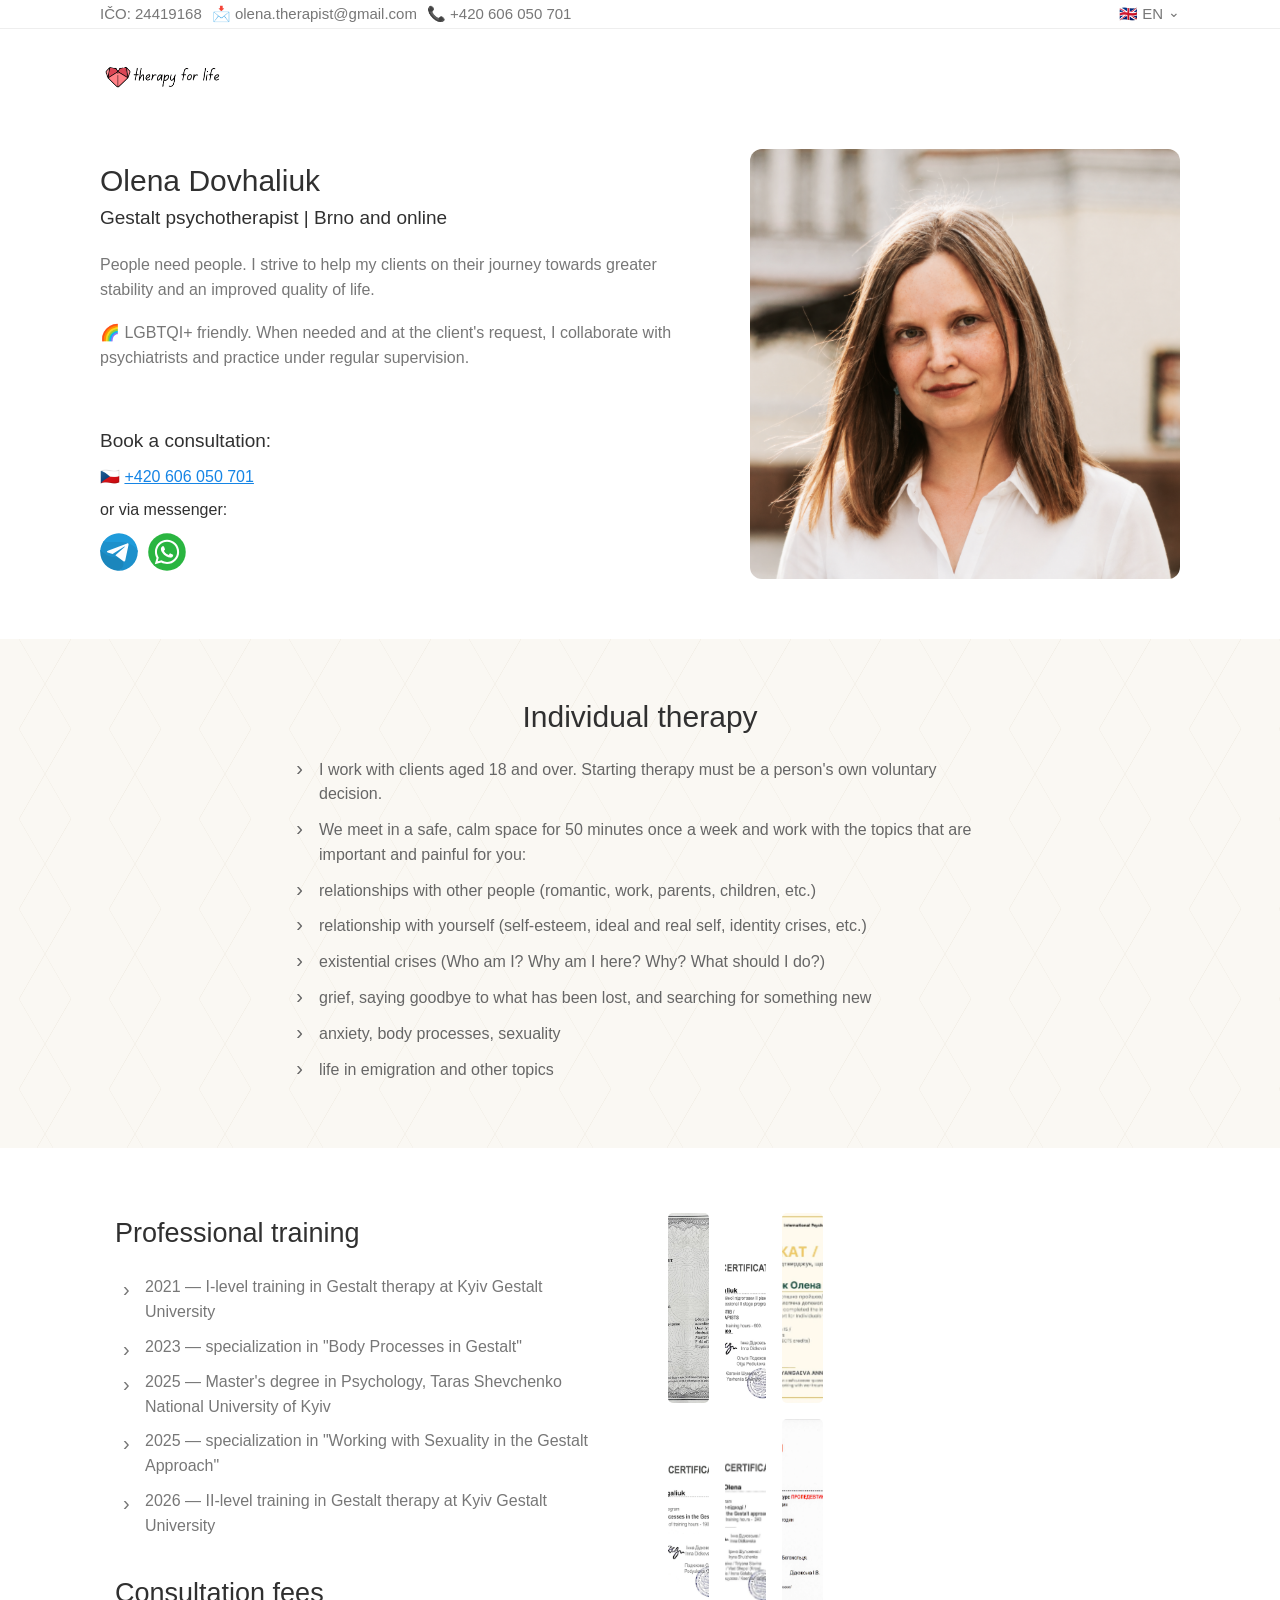
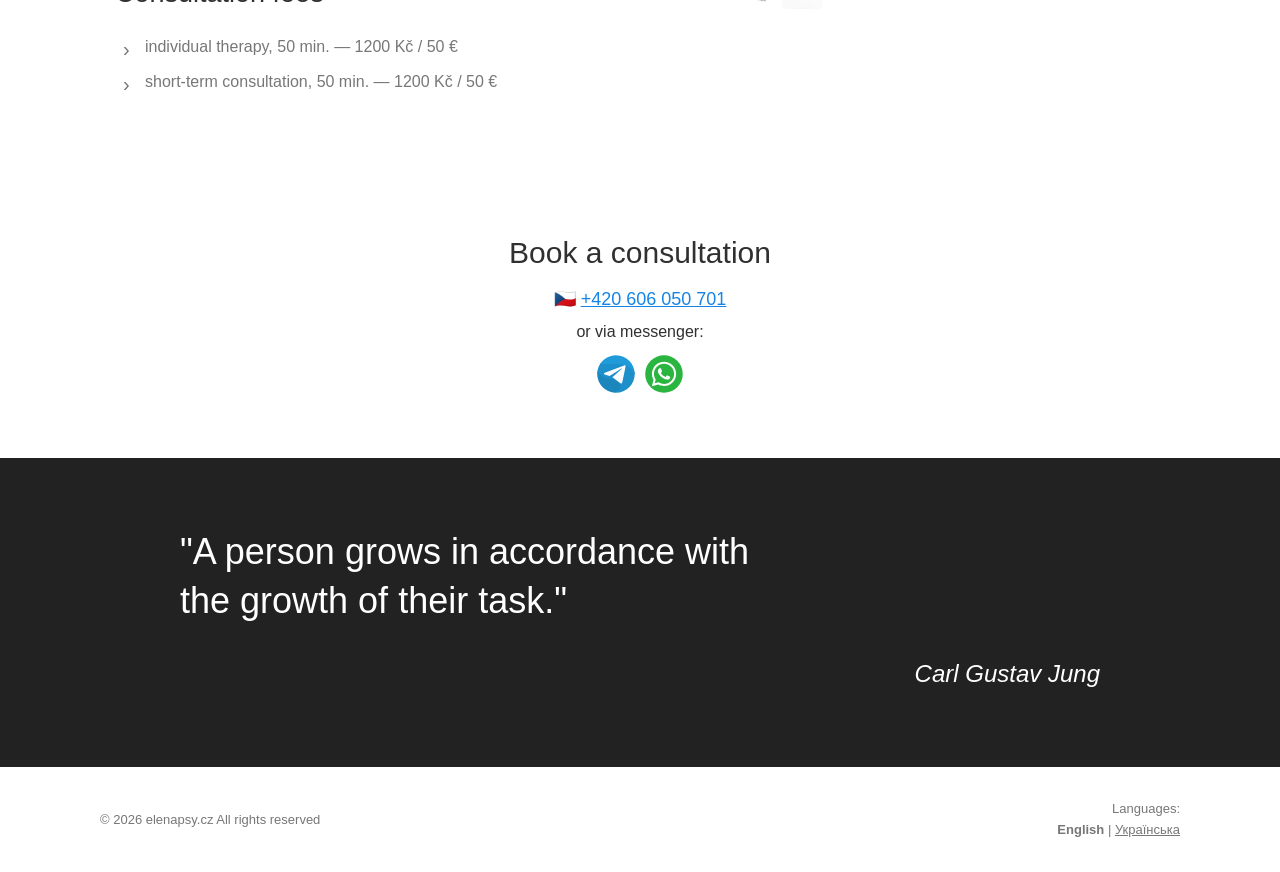
==== en/index.html @ abe7e8ab "Create index.html" ====
<!DOCTYPE html>
<html lang="en">
<head>
    <meta charset="UTF-8">
    <meta name="viewport" content="width=device-width, initial-scale=1.0">

    <title>Psychotherapist in Brno and Online</title>

    <meta name="description"
          content="Olena Dovhaliuk — Gestalt psychotherapist. Individual psychotherapy in Brno and online.">

    <link rel="stylesheet" href="../css/style.css">
</head>

<body>

<!-- TOP INFORMATION BAR -->
<div class="top-bar">
    <div class="top-bar-inner">

        <div class="contact-info">
            <span>IČO: 24419168</span>

            <a href="mailto:olena.therapist@gmail.com">
                📩 olena.therapist@gmail.com
            </a>

            <a href="tel:+420606050701">
                📞 +420 606 050 701
            </a>
        </div>

        <div class="language">
            🇬🇧 EN <span class="language-arrow">⌄</span>
        </div>

    </div>
</div>


<!-- HEADER -->
<header class="header">
    <div class="header-inner">

        <a href="../" class="logo">
            <img src="../logo_big.png" alt="elenapsy.cz">
        </a>

    </div>
</header>


<main>

    <!-- HERO -->
    <section class="hero">

        <div class="hero-content">

            <div class="hero-text">

                <h1>Olena Dovhaliuk</h1>

                <h2>
                    Gestalt psychotherapist |
                    Brno and online
                </h2>

                <p>
                    People need people. I strive to help my clients
                    on their journey towards greater stability and
                    an improved quality of life.
                </p>

                <p>
                    🌈 LGBTQI+ friendly.
                    When needed and at the client's request, I collaborate
                    with psychiatrists and practice under regular supervision.
                </p>


                <div class="appointment">

                    <h3>Book a consultation:</h3>

                    <p>
                        🇨🇿
                        <a href="tel:+420606050701">
                            +420 606 050 701
                        </a>
                    </p>

                    <div class="messengers">

                        <span>or via messenger:</span>

                        <div class="messenger-icons">

                            <a href="https://t.me/elenapsybrno"
                               target="_blank"
                               rel="noopener noreferrer"
                               aria-label="Telegram">
                                <img src="../tg_btn.svg" alt="Telegram">
                            </a>

                            <a href="https://wa.me/420606050701"
                               target="_blank"
                               rel="noopener noreferrer"
                               aria-label="WhatsApp">
                                <img src="../wa_btn.svg" alt="WhatsApp">
                            </a>

                        </div>

                    </div>

                </div>

            </div>


            <div class="hero-photo">
                <img
                    src="../portrait.png"
                    alt="Olena Dovhaliuk — psychotherapist"
                >
            </div>

        </div>

    </section>


    <!-- INDIVIDUAL THERAPY -->
    <section class="therapy">

        <div class="section-inner">

            <h2>Individual therapy</h2>

            <ul>

                <li>
                    I work with clients aged 18 and over.
                    Starting therapy must be a person's own voluntary decision.
                </li>

                <li>
                    We meet in a safe, calm space for 50 minutes once a week
                    and work with the topics that are important and painful for you:
                </li>

                <li>
                    relationships with other people
                    (romantic, work, parents, children, etc.)
                </li>

                <li>
                    relationship with yourself
                    (self-esteem, ideal and real self,
                    identity crises, etc.)
                </li>

                <li>
                    existential crises
                    (Who am I? Why am I here? Why? What should I do?)
                </li>

                <li>
                    grief, saying goodbye to what has been lost,
                    and searching for something new
                </li>

                <li>
                    anxiety, body processes, sexuality
                </li>

                <li>
                    life in emigration and other topics
                </li>

            </ul>

        </div>

    </section>


    <!-- TRAINING + CERTIFICATES -->
    <section class="training">

        <div class="training-inner">

            <div class="training-text">

                <h2>Professional training</h2>

                <ul>

                    <li>
                        2021 — I-level training in Gestalt therapy
                        at Kyiv Gestalt University
                    </li>

                    <li>
                        2023 — specialization in
                        "Body Processes in Gestalt"
                    </li>

                    <li>
                        2025 — Master's degree in Psychology,
                        Taras Shevchenko National University of Kyiv
                    </li>

                    <li>
                        2025 — specialization in
                        "Working with Sexuality in the Gestalt Approach"
                    </li>

                    <li>
                        2026 — II-level training in Gestalt therapy
                        at Kyiv Gestalt University
                    </li>

                </ul>


                <h2 class="price-title">
                    Consultation fees
                </h2>

                <ul>

                    <li>
                        individual therapy, 50 min. —
                        1200 Kč / 50 €
                    </li>

                    <li>
                        short-term consultation, 50 min. —
                        1200 Kč / 50 €
                    </li>

                </ul>

            </div>


            <div class="certificates">

                <div class="certificates">

                    <a href="#"
                       class="certificate-link"
                       data-certificate="../cert-1-diploma.png">
                        <img src="../cert-1-diploma.png" alt="Diploma">
                    </a>

                    <a href="#"
                       class="certificate-link"
                       data-certificate="../cert-2-stageII.png">
                        <img src="../cert-2-stageII.png" alt="Certificate">
                    </a>

                    <a href="#"
                       class="certificate-link"
                       data-certificate="../cert-3-war_trauma.png">
                        <img src="../cert-3-war_trauma.png" alt="Certificate">
                    </a>

                    <a href="#"
                       class="certificate-link"
                       data-certificate="../cert-4-body_process.png">
                        <img src="../cert-4-body_process.png" alt="Certificate">
                    </a>

                    <a href="#"
                       class="certificate-link"
                       data-certificate="../cert-5-sex_gt.png">
                        <img src="../cert-5-sex_gt.png" alt="Certificate">
                    </a>

                    <a href="#"
                       class="certificate-link"
                       data-certificate="../cert-6-psychiatry.png">
                        <img src="../cert-6-psychiatry.png" alt="Certificate">
                    </a>

                </div>

            </div>

        </div>

    </section>


    <!-- CONTACT -->
    <section class="contact">

        <h2>Book a consultation</h2>

        <p>
            🇨🇿
            <a href="tel:+420606050701">
                +420 606 050 701
            </a>
        </p>

        <div class="messengers">

            <span>or via messenger:</span>

            <div class="messenger-icons">

                <a href="https://t.me/elenapsybrno"
                   target="_blank"
                   rel="noopener noreferrer"
                   aria-label="Telegram">
                    <img src="../tg_btn.svg" alt="Telegram">
                </a>

                <a href="https://wa.me/420606050701"
                   target="_blank"
                   rel="noopener noreferrer"
                   aria-label="WhatsApp">
                    <img src="../wa_btn.svg" alt="WhatsApp">
                </a>

            </div>

        </div>

    </section>


    <!-- QUOTE -->
    <section class="quote">

        <div class="quote-inner">

            <blockquote>
                "A person grows in accordance with
                the growth of their task."
            </blockquote>

            <cite>
                Carl Gustav Jung
            </cite>

        </div>

    </section>

</main>


<!-- FOOTER -->
<footer>

    <div class="footer-inner">

        <p>
            © 2026 elenapsy.cz All rights reserved
        </p>

        <div>
            <span>Languages:</span><br>

            <strong>English</strong>
            |
            <a href="../">
                Українська
            </a>
        </div>

    </div>

</footer>


<!-- CERTIFICATE LIGHTBOX -->

<div class="certificate-lightbox" id="certificateLightbox">

    <button
        class="lightbox-close"
        id="lightboxClose"
        aria-label="Close">
        ×
    </button>

    <img
        id="lightboxImage"
        src=""
        alt="Certificate">

</div>


<!-- JAVASCRIPT -->

<script>

    const certificateLinks =
        document.querySelectorAll(".certificate-link");

    const lightbox =
        document.getElementById("certificateLightbox");

    const lightboxImage =
        document.getElementById("lightboxImage");

    const lightboxClose =
        document.getElementById("lightboxClose");


    certificateLinks.forEach(link => {

        link.addEventListener("click", function(event) {

            event.preventDefault();

            const image =
                this.getAttribute("data-certificate");

            lightboxImage.src = image;

            lightbox.classList.add("active");

            document.body.classList.add("lightbox-open");

        });

    });


    function closeLightbox() {

        lightbox.classList.remove("active");

        document.body.classList.remove("lightbox-open");

        lightboxImage.src = "";

    }


    lightboxClose.addEventListener(
        "click",
        closeLightbox
    );


    lightbox.addEventListener(
        "click",
        function(event) {

            if (event.target === lightbox) {
                closeLightbox();
            }

        }
    );


    document.addEventListener(
        "keydown",
        function(event) {

            if (event.key === "Escape") {
                closeLightbox();
            }

        }
    );

</script>

</body>
</html>
---- css/style.css ----
* {
    box-sizing: border-box;
}

html {
    scroll-behavior: smooth;
}

body {
    margin: 0;
    background: #ffffff;
    color: #303030;
    font-family: Arial, Helvetica, sans-serif;
    font-size: 16px;
    line-height: 1.55;
}

a {
    color: inherit;
}

img {
    max-width: 100%;
    display: block;
}


/* =========================
   TOP BAR
========================= */

.top-bar {
    height: 29px;
    border-bottom: 1px solid #eeeeee;
    font-size: 15px;
    color: #777777;
}

.top-bar-inner {
    max-width: 1080px;
    height: 100%;
    margin: 0 auto;

    display: flex;
    justify-content: space-between;
    align-items: center;
}

.contact-info {
    display: flex;
    align-items: center;
    gap: 10px;
}

.contact-info a {
    text-decoration: none;
}

.language {
    display: flex;
    align-items: center;
    gap: 5px;
}

.language-arrow {
    display: inline-block;
    font-size: 14px;
    line-height: 1;
    position: relative;
    top: -2px;
    color: #777;
}

/* =========================
   HEADER
========================= */

.header {
    height: 95px;
    background: #ffffff;
}

.header-inner {
    max-width: 1080px;
    margin: 0 auto;
    height: 100%;

    display: flex;
    align-items: center;
}

.logo img {
    width: 125px;
    height: auto;
}


/* =========================
   HERO
========================= */

.hero {
    background: #ffffff;
    padding: 25px 20px 60px;
}

.hero-content {
    max-width: 1080px;
    margin: 0 auto;

    display: grid;
    grid-template-columns: 1fr 430px;
    gap: 65px;
    align-items: center;
}

.hero-text {
    padding-top: 5px;
}

.hero-text h1 {
    margin: 0 0 5px;
    font-size: 30px;
    font-weight: 500;
    line-height: 1.25;
}

.hero-text h2 {
    margin: 0 0 22px;
    font-size: 19px;
    font-weight: 500;
    line-height: 1.4;
}

.hero-text p {
    margin: 0 0 18px;
    color: #777777;
    font-size: 16px;
}

.hero-text a {
    color: #1685e5;
}

.hero-text .whatsapp {
    color: #159b86;
}

.appointment {
    margin-top: 55px;
}

.appointment h3 {
    margin: 0 0 10px;
    font-size: 19px;
    font-weight: 500;
}

.appointment p {
    margin-bottom: 8px;
}

.hero-photo img {
    width: 430px;
    height: 430px;
    object-fit: cover;
    border-radius: 12px;
}

/* =========================
   MESSENGER ICONS
========================= */

.messengers {
    display: flex;
    flex-direction: column;
    align-items: flex-start;
    gap: 10px;
}

.messenger-icons {
    display: flex;
    flex-direction: row;
    align-items: center;
    gap: 10px;
}

.messenger-icons a {
    display: inline-flex;
    align-items: center;
    justify-content: center;
    line-height: 0;
    text-decoration: none;
}

.messenger-icons img {
    display: block;
    width: 38px;
    height: 38px;
    object-fit: contain;
    transition: transform 0.2s ease;
}

.messenger-icons a:hover img {
    transform: scale(1.08);
}

.contact .messengers {
    align-items: center;
}

.contact .messenger-icons {
    justify-content: center;
}

/* =========================
   THERAPY
========================= */
/*
.therapy {
    padding: 55px 20px 60px;

    background-color: #f2f6fc;

    background-image:
        repeating-linear-gradient(
            25deg,
            transparent,
            transparent 38px,
            rgba(190, 190, 190, 0.12) 39px,
            transparent 40px
        ),
        repeating-linear-gradient(
            -25deg,
            transparent,
            transparent 38px,
            rgba(190, 190, 190, 0.10) 39px,
            transparent 40px
        );
}
*/

.therapy {
    padding: 55px 20px 60px;

    background-color: #faf8f3;

    background-image:
        linear-gradient(
            120deg,
            transparent 49.5%,
            rgba(190, 170, 140, 0.14) 50%,
            transparent 50.5%
        ),
        linear-gradient(
            60deg,
            transparent 49.5%,
            rgba(190, 170, 140, 0.10) 50%,
            transparent 50.5%
        );

    background-size: 90px 90px;
}

.section-inner {
    max-width: 700px;
    margin: 0 auto;
}

.therapy h2 {
    margin: 0 0 12px;
    text-align: center;
    font-size: 30px;
    font-weight: 500;
}

.therapy ul {
    margin: 0;
    padding-left: 24px;
}

.therapy li {
    padding-left: 5px;
    margin-bottom: 6px;
    color: #666666;
}

.therapy li::marker {
    content: "›  ";
    font-size: 20px;
}

/* =========================
   TRAINING
========================= */

.training {
    padding: 65px 20px 70px;
}

.training-inner {
    max-width: 1050px;
    margin: 0 auto;

    display: grid;
    grid-template-columns: 1fr 1fr;
    gap: 55px;
    align-items: start;
}

.training-text h2 {
    margin: 0 0 20px;
    font-size: 27px;
    font-weight: 500;
}

.training-text ul {
    list-style: none;
    padding: 0;
    margin: 0;
}

.training-text li {
    position: relative;
    padding-left: 30px;
    margin-bottom: 10px;
    color: #777777;
}

.training-text li::before {
    content: "›";
    position: absolute;
    left: 8px;
    top: -1px;
    font-size: 20px;
    color: #777777;
}

.price-title {
    margin-top: 35px !important;
}

/* =========================
   CERTIFICATES
========================= */

.certificates {
    display: grid;
    grid-template-columns: repeat(3, minmax(0, 1fr));
    gap: 16px;
    width: 100%;
    min-width: 0;
}

.certificates .certificate-link {
    display: flex;
    align-items: center;
    justify-content: center;

    width: 100%;
    height: 190px;
    min-width: 0;

    overflow: hidden;
    border-radius: 5px;

    background: #f7f5f1;

    cursor: pointer;
}

.certificates .certificate-link img {
    display: block;

    width: 100%;
    height: 100%;
    max-width: 100%;

    object-fit: cover;
    object-position: center;

    transition: transform 0.25s ease;
}

.certificates .certificate-link:hover img {
    transform: scale(1.03);
}

/* =========================
   CERTIFICATE LIGHTBOX
========================= */

.certificate-lightbox {
    position: fixed;
    inset: 0;

    z-index: 9999;

    display: flex;
    align-items: center;
    justify-content: center;

    padding: 40px;

    background: rgba(0, 0, 0, 0.82);

    opacity: 0;
    visibility: hidden;

    transition:
        opacity 0.25s ease,
        visibility 0.25s ease;
}

.certificate-lightbox.active {
    opacity: 1;
    visibility: visible;
}

.certificate-lightbox img {
    display: block;

    max-width: 90vw;
    max-height: 90vh;

    width: auto;
    height: auto;

    object-fit: contain;

    border-radius: 5px;

    box-shadow:
        0 10px 40px rgba(0, 0, 0, 0.35);
}

.lightbox-close {
    position: absolute;

    top: 18px;
    right: 25px;

    width: 45px;
    height: 45px;

    border: none;
    background: transparent;

    color: #ffffff;

    font-size: 42px;
    font-weight: 300;
    line-height: 1;

    cursor: pointer;

    opacity: 0.85;

    transition:
        opacity 0.2s ease,
        transform 0.2s ease;
}

.lightbox-close:hover {
    opacity: 1;
    transform: scale(1.1);
}

body.lightbox-open {
    overflow: hidden;
}

/* =========================
   CONTACT
========================= */

.contact {
    padding: 55px 20px 65px;
    text-align: center;
}

.contact h2 {
    margin: 0 0 10px;
    font-size: 30px;
    font-weight: 500;
}

.contact p {
    margin: 6px 0;
    color: #777777;
    font-size: 18px;
}

.contact a {
    color: #1685e5;
}

.contact .whatsapp {
    color: #159b86;
}


/* =========================
   QUOTE
========================= */

.quote {
    background: #222222;
    color: #ffffff;
    padding: 70px 20px 75px;
}

.quote-inner {
    max-width: 920px;
    margin: 0 auto;
}

.quote blockquote {
    margin: 0;
    max-width: 600px;

    font-size: 36px;
    font-weight: 500;
    line-height: 1.35;
}

.quote cite {
    display: block;
    margin-top: 30px;
    margin-left: auto;

    width: max-content;
    max-width: 100%;

    font-size: 24px;
    font-style: italic;
}


/* =========================
   FOOTER
========================= */

footer {
    background: #ffffff;
    padding: 32px 20px;
    color: #777777;
    font-size: 13px;
}

.footer-inner {
    max-width: 1080px;
    margin: 0 auto;

    display: flex;
    justify-content: space-between;
    align-items: center;
}

.footer-inner p {
    margin: 0;
}

.footer-inner div {
    text-align: right;
}

.footer-inner a {
    color: #777777;
}


/* =========================
   MOBILE
========================= */

@media (max-width: 800px) {

    .top-bar {
        height: auto;
        padding: 8px 15px;
    }

    .top-bar-inner {
        flex-direction: column;
        gap: 7px;
    }

    .contact-info {
        flex-wrap: wrap;
        justify-content: center;
    }

    .header {
        height: 75px;
    }

    .header-inner {
        justify-content: center;
    }

    .hero {
        padding: 35px 20px 50px;
    }

    .hero-content {
        grid-template-columns: 1fr;
        gap: 35px;
    }

    .hero-text {
        order: 1;
    }

    .hero-photo {
        order: 0;
    }

    .hero-photo img {
        width: 100%;
        height: auto;
        max-width: 430px;
        margin: 0 auto;
    }

    .appointment {
        margin-top: 35px;
    }

    .training-inner {
        grid-template-columns: 1fr;
    }

    .certificates {
    grid-template-columns: repeat(2, minmax(0, 1fr));
    }

    .certificates .certificate-link {
    height: 150px;
    }

    .quote blockquote {
        font-size: 28px;
    }

    .quote cite {
        font-size: 20px;
    }

    .footer-inner {
        flex-direction: column;
        gap: 25px;
        text-align: center;
    }

    .footer-inner div {
        text-align: center;
    }
}


@media (max-width: 480px) {

    .contact-info {
        flex-direction: column;
        gap: 3px;
    }

    .hero-text h1 {
        font-size: 27px;
    }

    .hero-text h2 {
        font-size: 17px;
    }

    .therapy h2,
    .contact h2 {
        font-size: 27px;
    }

    .certificates {
        grid-template-columns: 1fr;
    }

    .certificates .certificate-link {
        height: auto;
        min-height: 300px;
    }

    .certificates .certificate-link img {
        width: 100%;
        height: auto;
    }

    .quote {
        padding: 50px 20px;
    }

    .quote blockquote {
        font-size: 25px;
    }
    
    .messengers img {
        width: 36px;
        height: 36px;
    }
}
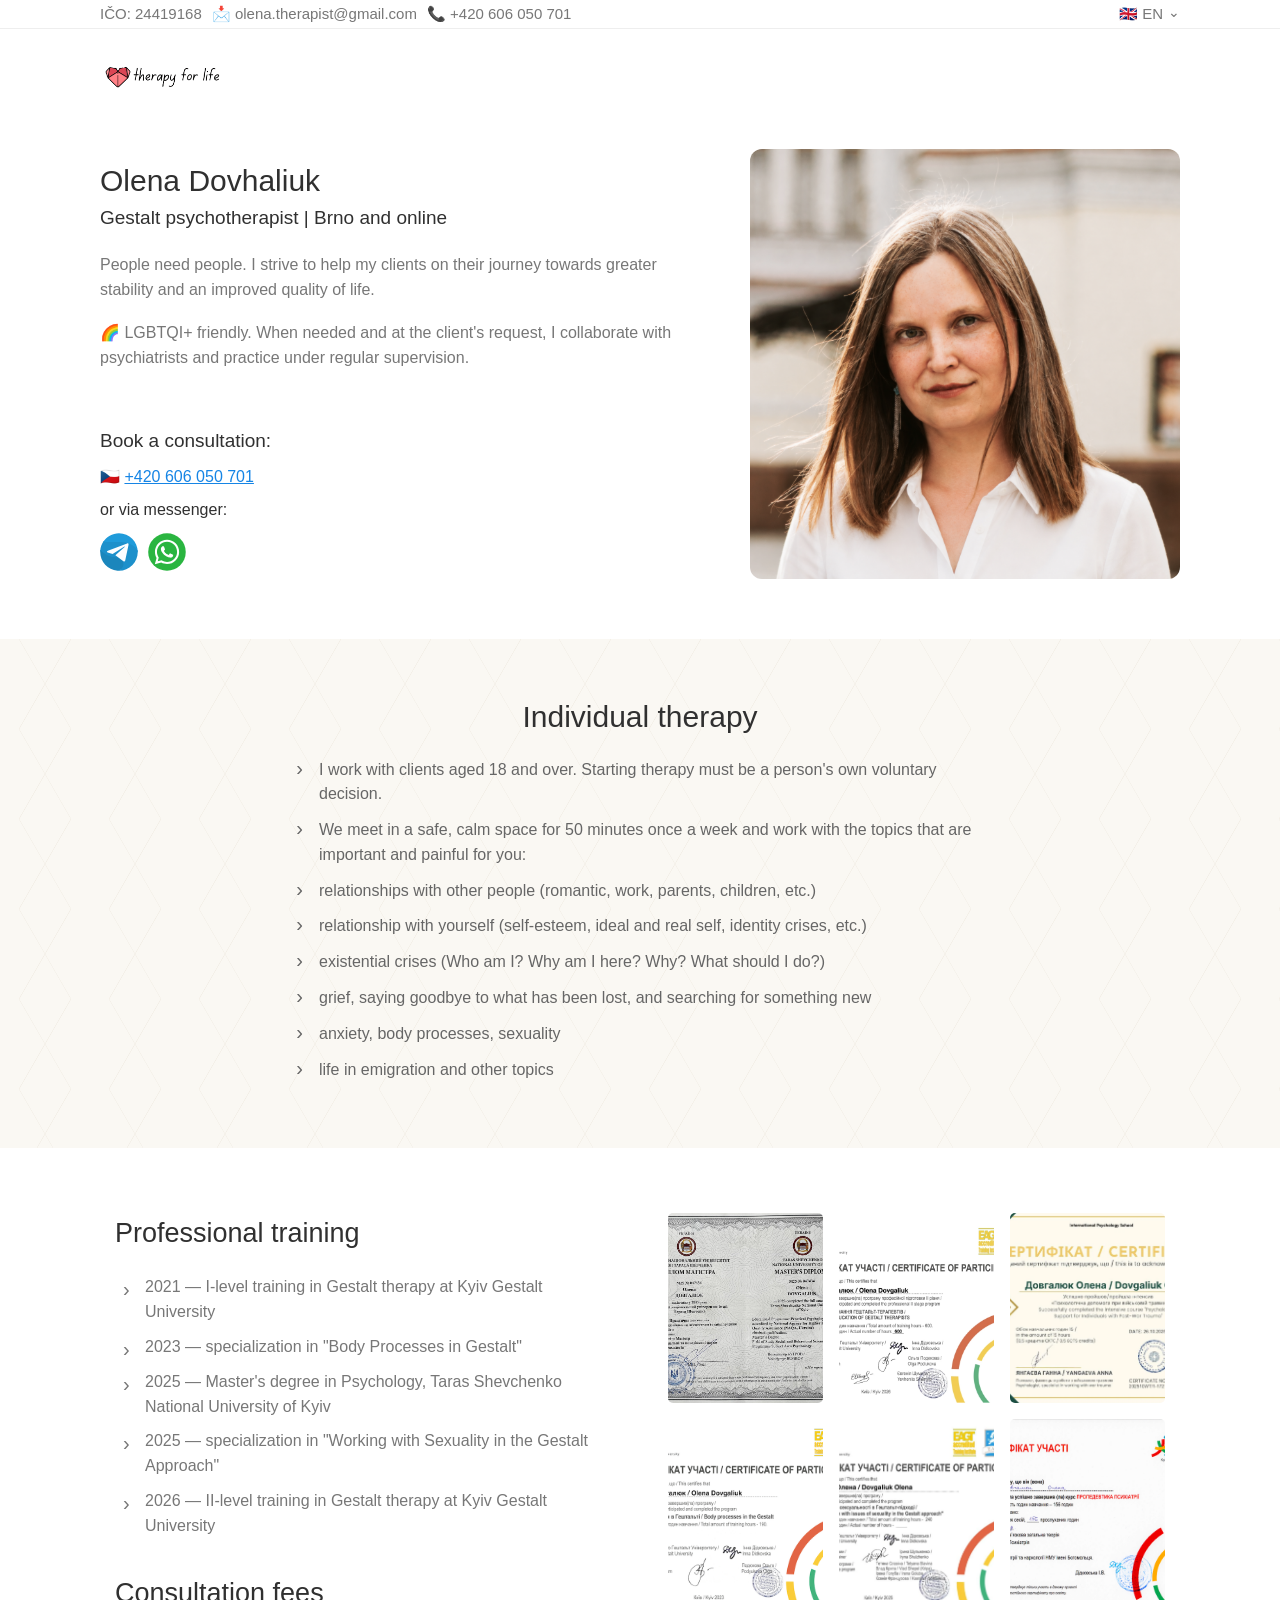
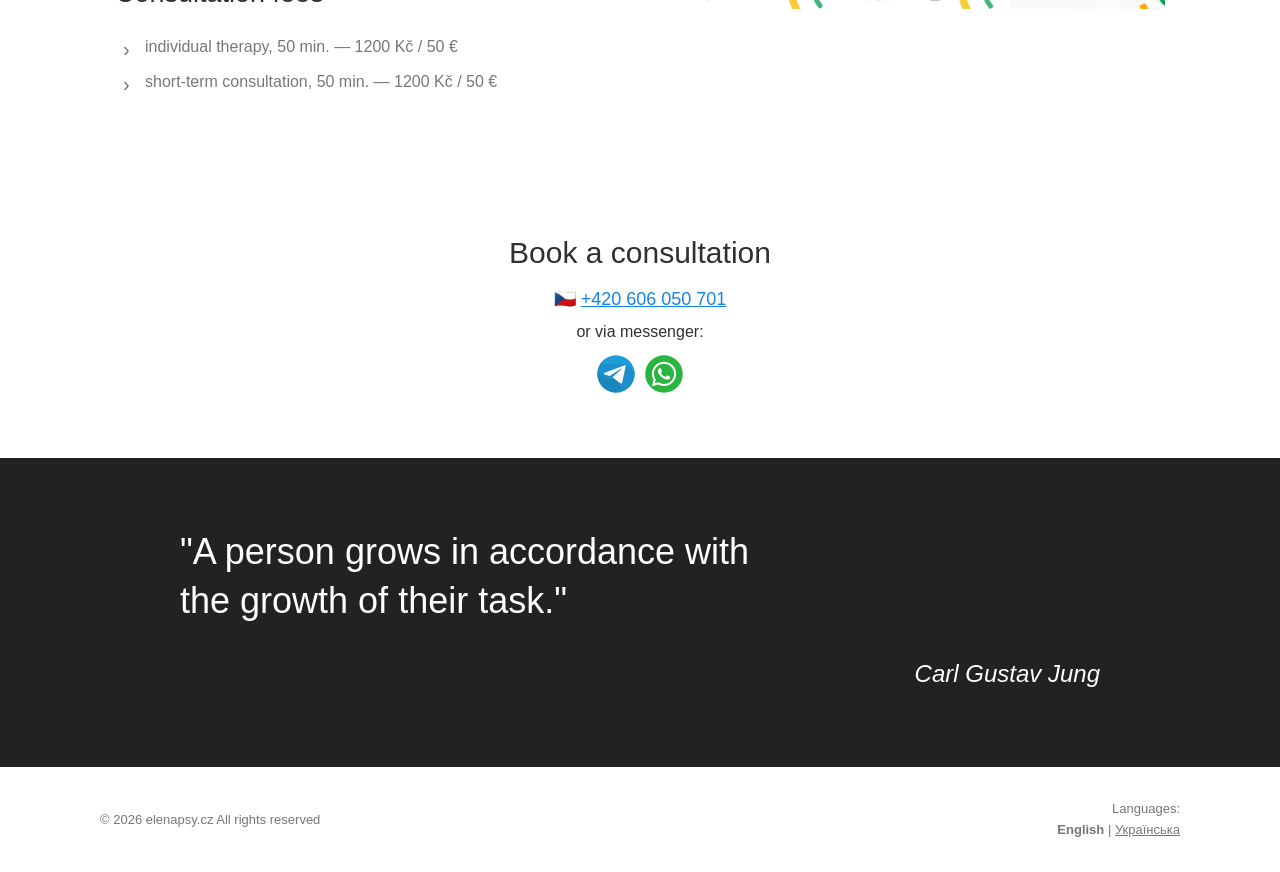
==== commit a79f58c9: "Update index.html" ====
--- a/en/index.html
+++ b/en/index.html
@@ -7,7 +7,7 @@
     <title>Psychotherapist in Brno and Online</title>
 
     <meta name="description"
-          content="Olena Dovhaliuk — Gestalt psychotherapist. Individual psychotherapy in Brno and online.">
+          content="Psychotherapist in Brno and online">
 
     <link rel="stylesheet" href="../css/style.css">
 </head>
@@ -248,8 +248,6 @@
 
             <div class="certificates">
 
-                <div class="certificates">
-
                     <a href="#"
                        class="certificate-link"
                        data-certificate="../cert-1-diploma.png">
@@ -285,8 +283,6 @@
                        data-certificate="../cert-6-psychiatry.png">
                         <img src="../cert-6-psychiatry.png" alt="Certificate">
                     </a>
-
-                </div>
 
             </div>
 
